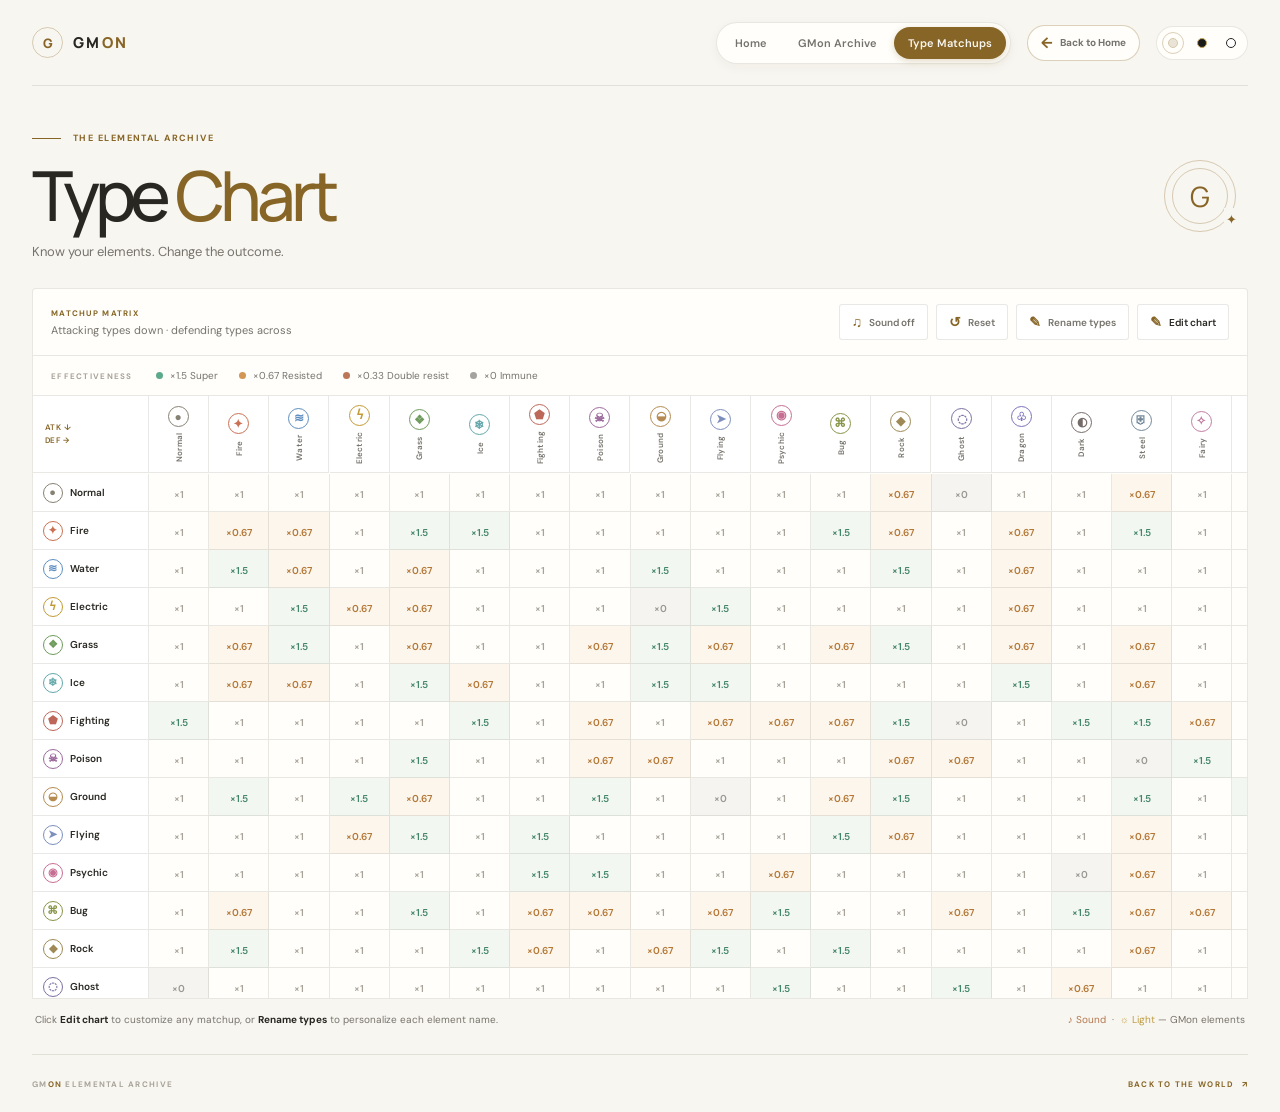
==== chart.html @ 0631fcfd "Initial commit" ====
<!doctype html>
<html lang="en" data-theme="light">
<head>
  <meta charset="utf-8">
  <meta name="viewport" content="width=device-width, initial-scale=1">
  <meta name="theme-color" content="#f8f6f0">
  <meta name="description" content="Explore and customize the GMon elemental type chart.">
  <title>Type Chart — GMon</title>
  <link rel="preconnect" href="https://fonts.googleapis.com">
  <link rel="preconnect" href="https://fonts.gstatic.com" crossorigin>
  <link href="https://fonts.googleapis.com/css2?family=DM+Sans:wght@400;500;600;700&family=Manrope:wght@400;500;600;700;800&display=swap" rel="stylesheet">
  <link rel="stylesheet" href="styles.css?v=20261107-1">
  <script src="app.js" defer></script>
  <script src="gmon-types.js" defer></script>
  <script src="chart.js" defer></script>
</head>
<body class="chart-page">
  <div class="chart-shell">
    <header class="site-header">
      <a class="wordmark" href="index.html" aria-label="GMon home">
        <span class="wordmark-icon" aria-hidden="true">G</span>
        <span>GM<span class="wordmark-accent">ON</span></span>
      </a>
      <div class="header-right">
        <nav class="site-nav" aria-label="Main navigation">
          <a class="site-nav-link" href="index.html" data-page-transition>Home</a>
          <a class="site-nav-link" href="gmon.html" data-page-transition>GMon Archive</a>
          <a class="site-nav-link is-current" href="chart.html" aria-current="page" data-page-transition>Type Matchups</a>
        </nav>
        <a class="home-return" href="index.html" data-page-transition><span aria-hidden="true">←</span> Back to Home</a>
        <div class="theme-switcher" role="group" aria-label="Choose a color theme">
          <button class="theme-button is-active" type="button" data-theme-choice="light" aria-label="Light theme" aria-pressed="true"><span class="theme-dot theme-dot-light"></span></button>
          <button class="theme-button" type="button" data-theme-choice="dark" aria-label="Dark theme" aria-pressed="false"><span class="theme-dot theme-dot-dark"></span></button>
          <button class="theme-button" type="button" data-theme-choice="alternate" aria-label="Alternate theme" aria-pressed="false"><span class="theme-dot theme-dot-alternate"></span></button>
        </div>
      </div>
    </header>

    <main>
      <section class="chart-intro" aria-labelledby="chart-title">
        <div>
          <p class="eyebrow"><span class="eyebrow-line"></span> THE ELEMENTAL ARCHIVE</p>
          <h1 id="chart-title">Type <span>Chart</span></h1>
          <p class="chart-subtitle">Know your elements. Change the outcome.</p>
        </div>
        <div class="intro-seal" aria-hidden="true"><span>G</span><i>✦</i></div>
      </section>

      <section class="chart-tools" aria-label="Chart controls">
        <div class="chart-tool-copy">
          <span class="tool-kicker">MATCHUP MATRIX</span>
          <span class="tool-hint" id="edit-hint">Attacking types down · defending types across</span>
        </div>
        <div class="chart-actions">
          <button class="action-button sound-toggle" id="sound-toggle" type="button" aria-pressed="false">
            <span class="button-icon" aria-hidden="true">♫</span><span id="sound-label">Sound off</span>
          </button>
          <button class="action-button reset-button" id="reset-chart" type="button">
            <span class="button-icon" aria-hidden="true">↺</span> Reset
          </button>
          <button class="action-button" id="rename-types" type="button">
            <span class="button-icon" aria-hidden="true">✎</span> Rename types
          </button>
          <button class="action-button edit-button" id="edit-toggle" type="button" aria-pressed="false">
            <span class="button-icon" aria-hidden="true">✎</span><span id="edit-label">Edit chart</span>
          </button>
        </div>
      </section>

      <div class="chart-legend" aria-label="Effectiveness legend">
        <span class="legend-title">EFFECTIVENESS</span>
        <span class="legend-item"><i class="legend-mark mark-super"></i> ×1.5 Super</span>
        <span class="legend-item"><i class="legend-mark mark-resist"></i> ×0.67 Resisted</span>
        <span class="legend-item"><i class="legend-mark mark-double"></i> ×0.33 Double resist</span>
        <span class="legend-item"><i class="legend-mark mark-immune"></i> ×0 Immune</span>
      </div>

      <div class="chart-scroll" tabindex="0" aria-label="Scrollable type effectiveness matrix">
        <table class="type-chart" id="type-chart">
          <caption class="sr-only">Attacking type effectiveness against defending types. Turn on Edit chart to change a cell.</caption>
          <thead id="chart-head"></thead>
          <tbody id="chart-body"></tbody>
        </table>
      </div>

      <div class="chart-footer">
        <p>Click <strong>Edit chart</strong> to customize any matchup, or <strong>Rename types</strong> to personalize each element name.</p>
        <p class="custom-types-note"><span class="sound-type-text">♪ Sound</span> &nbsp;·&nbsp; <span class="light-type-text">☼ Light</span> — GMon elements</p>
      </div>
    </main>

    <div class="type-name-modal" id="type-name-modal" hidden>
      <div class="type-name-panel" role="dialog" aria-modal="true" aria-labelledby="type-name-title">
        <div class="type-name-header">
          <div>
            <p class="tool-kicker">CUSTOM LABELS</p>
            <h2 id="type-name-title">Rename the type names</h2>
          </div>
          <button class="modal-close" id="close-type-name-modal" type="button" aria-label="Close type name editor">×</button>
        </div>
        <p class="type-name-description">Update how each element appears across the chart. Built-in gameplay logic stays the same.</p>
        <div class="type-name-grid" id="type-name-grid"></div>
        <div class="type-name-actions">
          <button class="action-button reset-button" id="restore-type-names" type="button">Reset names</button>
          <button class="action-button edit-button" id="save-type-names" type="button">Save names</button>
        </div>
      </div>
    </div>

    <footer class="site-footer">
      <span>GM<span class="wordmark-accent">ON</span> ELEMENTAL ARCHIVE</span>
      <a href="index.html">BACK TO THE WORLD <span aria-hidden="true">↗</span></a>
    </footer>
  </div>
  <div class="toast" id="toast" role="status" aria-live="polite"></div>
</body>
</html>
---- styles.css ----
:root {
  color-scheme: light;
  --page: #f8f6f0;
  --surface: #fffefa;
  --surface-raised: #ffffff;
  --surface-muted: #f1eee5;
  --text: #282722;
  --text-soft: #76736c;
  --text-faint: #a7a399;
  --gold: #876526;
  --gold-bright: #987531;
  --gold-soft: rgba(135, 101, 38, 0.12);
  --gold-line: rgba(135, 101, 38, 0.3);
  --border: rgba(49, 45, 34, 0.11);
  --shadow: 0 18px 54px rgba(48, 41, 23, 0.07);
  --hero-spot: rgba(206, 177, 108, 0.2);
}

html[data-theme="dark"] {
  color-scheme: dark;
  --page: #10100f;
  --surface: #171715;
  --surface-raised: #1d1c19;
  --surface-muted: #23221e;
  --text: #d3b970;
  --text-soft: #aa9763;
  --text-faint: #746b55;
  --gold: #d1b66b;
  --gold-bright: #ead38f;
  --gold-soft: rgba(209, 182, 107, 0.12);
  --gold-line: rgba(209, 182, 107, 0.27);
  --border: rgba(219, 194, 125, 0.13);
  --shadow: 0 18px 54px rgba(0, 0, 0, 0.24);
  --hero-spot: rgba(185, 143, 53, 0.13);
}

html[data-theme="alternate"] {
  color-scheme: light;
  --page: #fafafa;
  --surface: #ffffff;
  --surface-raised: #ffffff;
  --surface-muted: #f1f1ef;
  --text: #20201e;
  --text-soft: #64645f;
  --text-faint: #999993;
  --gold: #22221f;
  --gold-bright: #111110;
  --gold-soft: rgba(35, 35, 32, 0.07);
  --gold-line: rgba(35, 35, 32, 0.24);
  --border: rgba(32, 32, 30, 0.12);
  --shadow: 0 18px 54px rgba(20, 20, 18, 0.07);
  --hero-spot: rgba(40, 40, 37, 0.08);
}

* { box-sizing: border-box; }

body {
  margin: 0;
  background: var(--page);
  color: var(--text);
  font-family: "DM Sans", sans-serif;
  transition: background-color 240ms ease, color 240ms ease;
}

button, a { font: inherit; }
button { color: inherit; }
a { color: inherit; text-decoration: none; }
button:focus-visible, a:focus-visible, input:focus-visible, select:focus-visible, .chart-scroll:focus-visible {
  outline: 2px solid var(--gold);
  outline-offset: 4px;
}

.home-page { min-height: 100vh; }

.hero {
  min-height: 100svh;
  position: relative;
  display: grid;
  grid-template-rows: auto 1fr auto;
  overflow: hidden;
  padding: clamp(24px, 4vw, 58px) clamp(24px, 7.3vw, 112px) 25px;
  isolation: isolate;
  background:
    radial-gradient(ellipse at 75% 48%, var(--hero-spot), transparent 34%),
    var(--page);
}

.hero-grain {
  position: absolute;
  inset: 0;
  z-index: -1;
  opacity: 0.23;
  pointer-events: none;
  background-image: url("data:image/svg+xml,%3Csvg viewBox='0 0 180 180' xmlns='http://www.w3.org/2000/svg'%3E%3Cfilter id='n'%3E%3CfeTurbulence type='fractalNoise' baseFrequency='.92' numOctaves='3' stitchTiles='stitch'/%3E%3C/filter%3E%3Crect width='100%25' height='100%25' filter='url(%23n)' opacity='.16'/%3E%3C/svg%3E");
}

.hero-top, .header-right, .hero-top-right, .wordmark, .theme-switcher,
.chart-actions, .chart-tool-copy, .legend-item, .site-header, .site-footer {
  display: flex;
  align-items: center;
}

.hero-top, .site-header { justify-content: space-between; position: relative; z-index: 3; }
.hero-top-right { gap: clamp(8px, 1.5vw, 18px); }
.header-right { gap: clamp(8px, 1.4vw, 16px); }
.wordmark {
  gap: 10px;
  font-family: "Manrope", sans-serif;
  font-size: 15px;
  font-weight: 800;
  letter-spacing: 0.15em;
}
.wordmark-icon {
  display: grid;
  width: 31px;
  height: 31px;
  place-items: center;
  border: 1px solid var(--gold-line);
  border-radius: 50%;
  color: var(--gold);
  font-size: 13px;
  letter-spacing: 0;
}
.wordmark-accent { color: var(--gold); }
.edition-label, .hero-bottom, .eyebrow, .hero-footnote, .art-caption, .art-index,
.tool-kicker, .legend-title, .site-footer {
  font-size: 9px;
  font-weight: 700;
  letter-spacing: 0.16em;
}
.edition-label { color: var(--text-faint); }
.theme-switcher {
  gap: 7px;
  padding: 5px;
  border: 1px solid var(--border);
  border-radius: 30px;
  background: var(--surface);
}
.theme-button {
  width: 22px;
  height: 22px;
  padding: 0;
  border: 1px solid transparent;
  border-radius: 50%;
  background: transparent;
  cursor: pointer;
  display: grid;
  place-items: center;
}
.theme-button.is-active { border-color: var(--gold-line); }
.theme-dot { width: 10px; height: 10px; border-radius: 50%; display: block; }
.theme-dot-light { background: #e9e4d7; border: 1px solid #d5c9aa; }
.theme-dot-dark { background: #1b1b19; border: 1px solid #c5a75f; }
.theme-dot-alternate { background: #fff; border: 1px solid #252522; }
.site-nav {
  display: flex;
  align-items: center;
  gap: 3px;
  padding: 4px;
  border: 1px solid var(--border);
  border-radius: 999px;
  background: var(--surface);
  box-shadow: 0 3px 12px rgba(48, 41, 23, 0.045);
}
.site-nav-link {
  padding: 9px 14px;
  border-radius: 999px;
  color: var(--text-soft);
  font-size: 11px;
  font-weight: 600;
  white-space: nowrap;
  transition: background-color 180ms ease, color 180ms ease, box-shadow 180ms ease;
}
.site-nav-link:hover {
  background: var(--gold-soft);
  color: var(--gold);
}
.site-nav-link.is-current {
  background: var(--gold);
  color: var(--page);
  box-shadow: 0 2px 7px color-mix(in srgb, var(--gold), transparent 76%);
}
.home-return {
  display: inline-flex;
  align-items: center;
  justify-content: center;
  gap: 7px;
  min-height: 36px;
  padding: 0 13px;
  border: 1px solid var(--gold-line);
  border-radius: 999px;
  background: var(--surface);
  color: var(--text-soft);
  font-size: 10px;
  font-weight: 700;
  white-space: nowrap;
  transition: background-color 180ms ease, border-color 180ms ease, color 180ms ease, transform 180ms ease;
}
.home-return span { color: var(--gold); font-size: 15px; }
.home-return:hover {
  transform: translateY(-1px);
  border-color: var(--gold);
  background: var(--gold-soft);
  color: var(--gold);
}

.hero-content {
  position: relative;
  z-index: 2;
  align-self: center;
  max-width: 580px;
  padding: 50px 0 65px;
}
.eyebrow {
  display: flex;
  align-items: center;
  gap: 12px;
  color: var(--gold);
  margin: 0 0 27px;
}
.eyebrow-line { display: inline-block; width: 29px; height: 1px; background: var(--gold); }
.hero h1, .chart-intro h1 {
  margin: 0;
  font-family: "Manrope", sans-serif;
  font-weight: 500;
  letter-spacing: -0.075em;
  line-height: 0.99;
}
.hero h1 { font-size: clamp(58px, 7.5vw, 108px); }
.hero h1 span, .chart-intro h1 span { color: var(--gold); }
.hero-description {
  color: var(--text-soft);
  font-size: clamp(14px, 1.35vw, 17px);
  line-height: 1.8;
  margin: 25px 0 32px;
}
.hero-cta {
  display: inline-flex;
  align-items: center;
  justify-content: space-between;
  gap: 36px;
  min-width: 240px;
  padding: 15px 16px 15px 20px;
  border: 1px solid var(--gold-line);
  border-radius: 3px;
  color: var(--text);
  font-size: 12px;
  font-weight: 700;
  transition: background 180ms ease, border-color 180ms ease, transform 180ms ease;
}
.hero-cta:hover { background: var(--gold-soft); border-color: var(--gold); transform: translateY(-2px); }
.cta-arrow { color: var(--gold); font-size: 18px; font-weight: 400; }
.hero-secondary-link {
  display: inline-flex;
  gap: 8px;
  margin: 15px 0 0 20px;
  color: var(--text-soft);
  font-size: 11px;
  transition: color 160ms ease;
}
.hero-secondary-link:hover { color: var(--gold); }
.hero-secondary-link span { color: var(--gold); }
.hero-footnote {
  display: flex;
  align-items: center;
  gap: 9px;
  margin-top: 40px;
  color: var(--text-faint);
  font-size: 8px;
}
.status-pulse {
  width: 6px;
  height: 6px;
  border-radius: 50%;
  background: var(--gold);
  box-shadow: 0 0 0 4px var(--gold-soft);
}

.hero-art {
  position: absolute;
  z-index: 1;
  width: min(53vw, 690px);
  aspect-ratio: 1;
  right: max(4vw, 30px);
  top: 50%;
  transform: translateY(-48%);
}
.hero-art::before {
  content: "";
  position: absolute;
  inset: 18%;
  border-radius: 50%;
  background: radial-gradient(circle, var(--hero-spot), transparent 67%);
  filter: blur(14px);
}
.hero-art-ring {
  position: absolute;
  border: 1px solid var(--gold-line);
  border-radius: 50%;
  top: 50%;
  left: 50%;
  transform: translate(-50%, -50%);
}
.ring-back { width: 93%; height: 93%; opacity: 0.24; border-style: dashed; animation: spin 80s linear infinite; }
.ring-middle { width: 76%; height: 76%; opacity: 0.55; border-left-color: transparent; border-right-color: transparent; transform: translate(-50%, -50%) rotate(-24deg); }
.ring-front { width: 59%; height: 59%; opacity: 0.65; border-color: var(--gold-line); transform: translate(-50%, -50%) rotate(53deg) scaleY(0.42); }
.hero-sigil {
  position: absolute;
  left: 50%;
  top: 50%;
  width: 30%;
  aspect-ratio: 1;
  transform: translate(-50%, -50%);
  display: grid;
  place-items: center;
}
.hero-illustration { width: 112%; height: 112%; object-fit: contain; filter: drop-shadow(0 12px 28px var(--hero-spot)); }
.sigil-spark { position: absolute; color: var(--gold); }
.spark-one { top: 1%; right: 12%; font-size: 25px; }
.spark-two { bottom: 11%; left: -1%; font-size: 22px; }
.spark-three { bottom: 3%; right: 17%; font-size: 12px; }
.art-caption, .art-index { position: absolute; color: var(--text-faint); font-size: 8px; }
.caption-one { top: 21%; right: 1%; transform: rotate(90deg); transform-origin: right center; }
.caption-two { bottom: 23%; left: 0; transform: rotate(-90deg); transform-origin: left center; }
.art-index { top: 49%; right: -1%; writing-mode: vertical-rl; letter-spacing: 0.22em; }
.hero-orbit {
  position: absolute;
  z-index: -1;
  width: 8px;
  height: 8px;
  border: 1px solid var(--gold-line);
  border-radius: 50%;
  background: var(--page);
  box-shadow: 0 0 14px var(--hero-spot);
}
.orbit-one { top: 24%; right: 21%; }
.orbit-two { bottom: 25%; right: 39%; width: 5px; height: 5px; }
.orbit-three { top: 61%; right: 8%; width: 4px; height: 4px; }
.hero-glow {
  position: absolute;
  width: 38vw;
  height: 38vw;
  right: 15%;
  top: 30%;
  z-index: -1;
  border-radius: 50%;
  background: var(--hero-spot);
  filter: blur(110px);
}
.hero-bottom {
  position: relative;
  z-index: 3;
  display: flex;
  justify-content: space-between;
  align-items: center;
  color: var(--text-faint);
  font-size: 8px;
  letter-spacing: 0.17em;
}
.hero-bottom-mark { color: var(--text); font-family: "Manrope", sans-serif; font-size: 12px; letter-spacing: 0.15em; }
.hero-bottom-mark span { padding: 0 5px; color: var(--gold); font-size: 8px; }

.chart-shell { width: min(100% - 64px, 1480px); margin: 0 auto; }
.site-header { min-height: 86px; border-bottom: 1px solid var(--border); }
.chart-intro {
  display: flex;
  justify-content: space-between;
  align-items: center;
  padding: 46px 0 28px;
}
.chart-intro .eyebrow { margin-bottom: 17px; }
.chart-intro h1 { font-size: clamp(42px, 6vw, 69px); }
.chart-subtitle { color: var(--text-soft); font-size: 13px; margin: 14px 0 0; }
.intro-seal {
  position: relative;
  display: grid;
  place-items: center;
  width: 72px;
  height: 72px;
  margin-right: 12px;
  border: 1px solid var(--gold-line);
  border-radius: 50%;
  color: var(--gold);
  font-family: "Manrope", sans-serif;
  font-size: 28px;
}
.intro-seal::before { content: ""; position: absolute; inset: 7px; border: 1px solid var(--gold-line); border-radius: 50%; }
.intro-seal i { position: absolute; right: -4px; bottom: 1px; font-size: 13px; font-style: normal; background: var(--page); padding: 2px; }

.chart-tools {
  display: flex;
  justify-content: space-between;
  align-items: center;
  gap: 20px;
  padding: 15px 18px;
  border: 1px solid var(--border);
  border-radius: 4px 4px 0 0;
  background: var(--surface);
}
.chart-tool-copy { align-items: flex-start; flex-direction: column; gap: 5px; }
.tool-kicker { color: var(--gold); font-size: 8px; }
.tool-hint { color: var(--text-soft); font-size: 11px; }
.chart-actions { gap: 8px; }
.action-button {
  display: inline-flex;
  align-items: center;
  gap: 7px;
  min-height: 36px;
  padding: 0 12px;
  border: 1px solid var(--border);
  border-radius: 3px;
  background: var(--surface-raised);
  color: var(--text-soft);
  font-size: 10px;
  font-weight: 600;
  cursor: pointer;
  transition: border-color 150ms ease, color 150ms ease, background 150ms ease;
}
.action-button:hover { border-color: var(--gold-line); color: var(--gold); }
.action-button[aria-pressed="true"] { border-color: var(--gold-line); background: var(--gold-soft); color: var(--gold); }
.button-icon { font-size: 14px; color: var(--gold); }
.edit-button { color: var(--text); }

.type-name-modal {
  position: fixed;
  inset: 0;
  z-index: 30;
  display: grid;
  place-items: center;
  padding: 24px;
  background: rgba(10, 12, 16, 0.58);
}
.type-name-modal[hidden] { display: none; }
.type-name-panel {
  width: min(820px, 100%);
  max-height: min(80vh, 760px);
  overflow: auto;
  background: var(--page);
  border: 1px solid var(--border);
  border-radius: 12px;
  box-shadow: 0 24px 80px rgba(10, 12, 16, 0.2);
  padding: 22px 22px 18px;
}
.type-name-header {
  display: flex;
  justify-content: space-between;
  gap: 16px;
  align-items: flex-start;
  margin-bottom: 12px;
}
.type-name-header h2 {
  margin: 6px 0 0;
  font-size: clamp(24px, 3vw, 36px);
  font-family: "Manrope", sans-serif;
  line-height: 1.1;
}
.modal-close {
  width: 34px;
  height: 34px;
  border: 1px solid var(--border);
  border-radius: 999px;
  background: var(--surface);
  color: var(--text-soft);
  cursor: pointer;
  font-size: 22px;
  line-height: 1;
}
.type-name-description {
  margin: 0 0 18px;
  color: var(--text-soft);
  font-size: 12px;
}
.type-name-grid {
  display: grid;
  grid-template-columns: repeat(auto-fit, minmax(180px, 1fr));
  gap: 12px;
}
.type-name-field {
  display: flex;
  flex-direction: column;
  gap: 8px;
  padding: 10px 10px 12px;
  border: 1px solid var(--border);
  border-radius: 6px;
  background: var(--surface);
}
.type-name-label {
  display: flex;
  align-items: center;
  gap: 8px;
  color: var(--text-soft);
  font-size: 10px;
  font-weight: 700;
  letter-spacing: 0.08em;
  text-transform: uppercase;
}
.type-name-field input {
  width: 100%;
  min-height: 34px;
  border: 1px solid var(--border);
  border-radius: 4px;
  background: var(--page);
  color: var(--text);
  font: inherit;
  padding: 0 10px;
}
.type-name-field input:focus {
  outline: 2px solid rgba(196, 168, 109, 0.25);
  border-color: var(--gold-line);
}
.type-name-actions {
  display: flex;
  justify-content: flex-end;
  gap: 10px;
  margin-top: 18px;
}

.chart-legend {
  display: flex;
  flex-wrap: wrap;
  align-items: center;
  gap: 14px 21px;
  padding: 13px 18px;
  border: 1px solid var(--border);
  border-top: 0;
  background: var(--surface);
}
.legend-title { color: var(--text-faint); font-size: 8px; margin-right: 2px; }
.legend-item { gap: 7px; color: var(--text-soft); font-size: 10px; }
.legend-mark { width: 7px; height: 7px; border-radius: 50%; display: inline-block; }
.mark-super { background: #5da98b; }
.mark-resist { background: #d39654; }
.mark-double { background: #bd7657; }
.mark-immune { background: #a5a3a0; }

.chart-scroll {
  overflow: auto;
  max-height: min(67vh, 710px);
  border: 1px solid var(--border);
  border-top: 0;
  background: var(--surface);
  scrollbar-color: var(--gold-line) var(--surface-muted);
  scrollbar-width: thin;
}
.type-chart { width: 100%; min-width: 1320px; border-collapse: separate; border-spacing: 0; table-layout: fixed; }
.type-chart th, .type-chart td { border-right: 1px solid var(--border); border-bottom: 1px solid var(--border); }
.type-chart thead th {
  position: sticky;
  top: 0;
  z-index: 2;
  height: 76px;
  background: var(--surface-raised);
  color: var(--text-soft);
  font-size: 9px;
  font-weight: 600;
}
.type-chart thead th:not(.corner-cell) { width: 56px; }
.corner-cell {
  position: sticky;
  left: 0;
  z-index: 4 !important;
  width: 108px;
  min-width: 108px;
  text-align: left;
  padding-left: 12px;
  color: var(--gold) !important;
  font-size: 8px !important;
  letter-spacing: 0.08em;
}
.corner-label { display: inline-block; line-height: 1.7; }
.column-type { padding: 8px 2px; }
.column-type > span:last-child {
  display: block;
  writing-mode: vertical-rl;
  transform: rotate(180deg);
  margin: 6px auto 0;
  font-size: 8px;
  letter-spacing: 0.02em;
}
.type-symbol {
  display: inline-grid;
  place-items: center;
  flex: 0 0 auto;
  width: 20px;
  height: 20px;
  border: 1px solid currentColor;
  border-radius: 50%;
  font-size: 11px;
  line-height: 1;
}
.column-type .type-symbol { width: 21px; height: 21px; margin: 0 auto; font-size: 12px; }
.row-type {
  position: sticky;
  left: 0;
  z-index: 1;
  width: 108px;
  min-width: 108px;
  padding: 0 10px;
  background: var(--surface-raised);
  text-align: left;
  font-size: 10px;
  font-weight: 600;
  white-space: nowrap;
}
.row-type .type-symbol { margin-right: 7px; vertical-align: middle; }
.matchup-cell {
  width: 56px;
  height: 38px;
  padding: 3px;
  text-align: center;
  transition: background-color 160ms ease;
}
.matchup-value { display: inline-block; min-width: 33px; color: var(--text-faint); font-size: 10px; font-weight: 600; }
.effect-super .matchup-value { color: #43856a; }
.effect-resisted .matchup-value { color: #b47736; }
.effect-double .matchup-value { color: #a75e42; }
.effect-immune .matchup-value { color: #999791; }
.effect-super { background: rgba(83, 161, 125, 0.07); }
.effect-resisted { background: rgba(208, 153, 77, 0.08); }
.effect-double { background: rgba(185, 110, 75, 0.11); }
.effect-immune { background: rgba(130, 130, 126, 0.08); }
.matchup-edit {
  min-width: 38px;
  min-height: 27px;
  border: 1px solid transparent;
  border-radius: 3px;
  background: transparent;
  color: var(--text-faint);
  font-size: 10px;
  font-weight: 700;
  cursor: pointer;
}
.matchup-edit:hover, .matchup-edit:focus-visible { border-color: var(--gold-line); background: var(--surface-raised); color: var(--gold); }
.matchup-select {
  width: 52px;
  min-height: 28px;
  padding: 0 2px;
  border: 1px solid var(--gold-line);
  border-radius: 3px;
  background: var(--surface-raised);
  color: var(--text);
  font-size: 10px;
}
.type-normal { color: #878174; }
.type-fire { color: #ca7153; }
.type-water { color: #5e8ec0; }
.type-electric { color: #c39b35; }
.type-grass { color: #6f9c5d; }
.type-ice { color: #63a8aa; }
.type-fighting { color: #bc6758; }
.type-poison { color: #9c6a9c; }
.type-ground { color: #b58b51; }
.type-flying { color: #7e8fbe; }
.type-psychic { color: #c76e93; }
.type-bug { color: #879548; }
.type-rock { color: #9e8957; }
.type-ghost { color: #7c70a1; }
.type-dragon { color: #7d72bd; }
.type-dark { color: #756c69; }
.type-steel { color: #73889a; }
.type-fairy { color: #bf7ea0; }
.type-sound { color: #b2774e; }
.type-light { color: #bc9b41; }
.chart-footer {
  display: flex;
  justify-content: space-between;
  gap: 15px;
  padding: 14px 3px 28px;
  color: var(--text-soft);
  font-size: 10px;
}
.chart-footer p { margin: 0; }
.chart-footer strong { color: var(--text); }
.sound-type-text { color: #b2774e; }
.light-type-text { color: #bc9b41; }
.site-footer {
  min-height: 58px;
  justify-content: space-between;
  border-top: 1px solid var(--border);
  color: var(--text-faint);
  font-size: 8px;
}
.site-footer a { color: var(--gold); }
.site-footer a span { padding-left: 4px; }
.toast {
  position: fixed;
  z-index: 10;
  right: 24px;
  bottom: 22px;
  max-width: calc(100vw - 48px);
  padding: 12px 16px;
  border: 1px solid var(--gold-line);
  border-radius: 4px;
  background: var(--surface-raised);
  color: var(--text);
  box-shadow: var(--shadow);
  font-size: 11px;
  opacity: 0;
  pointer-events: none;
  transform: translateY(8px);
  transition: opacity 180ms ease, transform 180ms ease;
}
.toast.is-visible { opacity: 1; transform: translateY(0); }
.sr-only {
  position: absolute;
  width: 1px;
  height: 1px;
  padding: 0;
  margin: -1px;
  overflow: hidden;
  clip: rect(0, 0, 0, 0);
  white-space: nowrap;
  border: 0;
}

.gmon-shell { width: min(100% - 64px, 1480px); margin: 0 auto; }
.gmon-intro {
  display: flex;
  justify-content: space-between;
  align-items: flex-end;
  padding: 46px 0 26px;
}
.gmon-welcome {
  display: grid;
  grid-template-columns: minmax(0, 1.15fr) minmax(220px, 0.85fr);
  align-items: center;
  gap: clamp(24px, 5vw, 72px);
  min-height: 0;
  padding: clamp(28px, 4vw, 48px) 0;
  border-bottom: 1px solid var(--border);
}
.archive-welcome-copy { max-width: 760px; }
.gmon-welcome .eyebrow { margin-bottom: 18px; }
.gmon-welcome h1 { max-width: 780px; font-size: clamp(48px, 6.2vw, 82px); line-height: 1.03; }
.gmon-welcome .gmon-subtitle { max-width: 520px; margin: 16px 0 25px; font-size: clamp(14px, 1.4vw, 17px); line-height: 1.7; }
.archive-hero-art { display: grid; min-width: 0; min-height: 230px; margin: 0; place-items: center; }
.archive-hero-art img { display: block; width: min(100%, 350px); max-height: 300px; object-fit: contain; filter: drop-shadow(0 18px 34px var(--hero-spot)); }
.gmon-intro .eyebrow { margin-bottom: 15px; }
.gmon-intro h1 {
  margin: 0;
  font-family: "Manrope", sans-serif;
  font-size: clamp(38px, 5vw, 61px);
  font-weight: 500;
  letter-spacing: -0.07em;
  line-height: 1;
}
.gmon-intro h1 span { color: var(--gold); }
.gmon-subtitle { margin: 13px 0 0; color: var(--text-soft); font-size: 13px; }
.archive-count { display: flex; align-items: center; gap: 12px; color: var(--text-faint); font-size: 8px; font-weight: 700; letter-spacing: 0.14em; line-height: 1.7; }
.archive-count strong { color: var(--gold); font-family: "Manrope", sans-serif; font-size: 35px; font-weight: 500; letter-spacing: -0.06em; }
.archive-tools { padding: 16px 0 0; }
.library-heading { display: flex; justify-content: space-between; align-items: flex-end; margin-bottom: 17px; }
.library-heading .tool-kicker { margin: 0 0 7px; }
.library-heading h2 { margin: 0; font-family: "Manrope", sans-serif; font-size: 22px; font-weight: 600; letter-spacing: -0.04em; }
.library-hint { color: var(--text-faint); font-size: 8px; font-weight: 700; letter-spacing: 0.13em; }
.type-normal { --card-color: #8a857a; }
.type-fire { --card-color: #bd7657; }
.type-water { --card-color: #638da5; }
.type-electric { --card-color: #ad913c; }
.type-grass { --card-color: #6f906d; }
.type-ice { --card-color: #76a3aa; }
.type-fighting { --card-color: #a56d60; }
.type-poison { --card-color: #96779b; }
.type-ground { --card-color: #9c815b; }
.type-flying { --card-color: #7d8fa8; }
.type-psychic { --card-color: #ad718d; }
.type-bug { --card-color: #84904f; }
.type-rock { --card-color: #8d8068; }
.type-ghost { --card-color: #827d9f; }
.type-dragon { --card-color: #8c6e9a; }
.type-dark { --card-color: #77716d; }
.type-steel { --card-color: #7b8b94; }
.type-fairy { --card-color: #b57c96; }
.type-sound { --card-color: #b2774e; }
.type-light { --card-color: #bc9b41; }

.first-gmon { padding: 18px 0 32px; scroll-margin-top: 24px; }
.archive-filter-bar {
  display: flex;
  justify-content: space-between;
  align-items: flex-end;
  gap: 18px;
  margin-top: 16px;
  padding: 14px 16px;
  border: 1px solid var(--border);
  border-radius: 8px;
  background: var(--surface);
  box-shadow: 0 4px 16px rgba(48, 41, 23, 0.035);
}
.archive-filter-intro .tool-kicker { margin: 0 0 6px; }
.archive-filter-intro p:last-child { margin: 0; color: var(--text-soft); font-size: 11px; }
.archive-browser-controls { display: flex; align-items: center; justify-content: flex-end; gap: 8px; }
.archive-search {
  width: min(220px, 21vw);
  min-width: 150px;
  height: 40px;
  padding: 0 12px;
  border: 1px solid var(--border);
  border-radius: 999px;
  background: var(--surface);
  color: var(--text);
  font: inherit;
  font-size: 10px;
  transition: border-color 160ms ease, box-shadow 160ms ease;
}
.archive-search::placeholder { color: var(--text-faint); opacity: 1; }
.archive-search:hover { border-color: var(--gold-line); }
.archive-search:focus { outline: 2px solid var(--gold-soft); outline-offset: 2px; border-color: var(--gold-line); }
.type-filter { position: relative; }
.filter-toggle {
  display: inline-flex;
  align-items: center;
  justify-content: center;
  gap: 7px;
  min-height: 40px;
  padding: 0 15px;
  border: 1px solid var(--border);
  border-radius: 999px;
  background: var(--surface);
  color: var(--text-soft);
  font-size: 10px;
  font-weight: 700;
  cursor: pointer;
  transition: background-color 160ms ease, border-color 160ms ease, color 160ms ease, box-shadow 160ms ease;
}
.filter-toggle:hover, .filter-toggle[aria-expanded="true"] {
  border-color: var(--gold-line);
  background: var(--gold-soft);
  color: var(--gold);
  box-shadow: 0 3px 10px color-mix(in srgb, var(--gold), transparent 90%);
}
.filter-selected-count {
  display: inline-grid;
  min-width: 18px;
  height: 18px;
  place-items: center;
  padding: 0 5px;
  border-radius: 999px;
  background: var(--gold-soft);
  color: var(--gold);
  font-size: 9px;
  line-height: 1;
}
.filter-selected-count:empty { display: none; }
.filter-chevron { font-size: 15px; transition: transform 160ms ease; }
.filter-toggle[aria-expanded="true"] .filter-chevron { transform: rotate(180deg); }
.type-filter-popover {
  position: absolute;
  z-index: 8;
  top: calc(100% + 8px);
  right: 0;
  width: min(380px, calc(100vw - 48px));
  max-height: min(60vh, 430px);
  overflow: auto;
  padding: 16px;
  border: 1px solid var(--border);
  border-radius: 10px;
  background: var(--surface-raised);
  box-shadow: var(--shadow);
}
.type-filter-popover[hidden] { display: none; }
.type-filter-popover > .tool-kicker { margin: 0 0 12px; }
.type-filter-options { display: grid; grid-template-columns: repeat(2, minmax(0, 1fr)); gap: 5px; }
.type-filter-option {
  display: flex;
  align-items: center;
  gap: 8px;
  min-width: 0;
  padding: 7px 6px;
  border: 1px solid transparent;
  border-radius: 6px;
  color: var(--text-soft);
  font-size: 10px;
  cursor: pointer;
  transition: background-color 140ms ease, border-color 140ms ease, color 140ms ease;
}
.type-filter-option:hover { background: var(--gold-soft); }
.type-filter-option:has(input:checked) {
  border-color: var(--gold-line);
  background: var(--gold-soft);
  color: var(--gold);
}
.type-filter-option:focus-within { outline: 2px solid var(--gold-line); outline-offset: 1px; }
.type-filter-option input { width: 14px; height: 14px; flex: 0 0 auto; margin: 0; accent-color: var(--gold); }
.type-filter-option .type-symbol { width: 19px; height: 19px; font-size: 10px; }
.filter-clear {
  display: block;
  margin: 12px 0 0 auto;
  padding: 6px 0;
  border: 0;
  background: transparent;
  color: var(--gold);
  font-size: 10px;
  font-weight: 700;
  cursor: pointer;
}
.archive-result-count { color: var(--text-faint); font-size: 9px; white-space: nowrap; }
.evolution-line { display: flex; flex-wrap: wrap; align-items: stretch; justify-content: center; gap: 16px; }
.evolution-card {
  --stat-color: #b57c96;
  display: flex;
  flex: 0 1 calc((100% - 32px) / 3);
  min-width: 0;
  flex-direction: column;
  border: 1px solid var(--border);
  background: var(--surface);
  transition: border-color 200ms ease, box-shadow 200ms ease;
}
.evolution-card:hover { border-color: var(--gold-line); box-shadow: var(--shadow); }
.evolution-card[hidden] { display: none; }
.evolution-art {
  display: block;
  width: 100%;
  aspect-ratio: 16 / 9;
  object-fit: contain;
  background: var(--surface-muted);
  transition: transform 450ms cubic-bezier(0.2, 0.75, 0.25, 1);
}
.evolution-art-cutout { padding: 18px; }
.evolution-card:hover .evolution-art { transform: scale(1.035); }
.evolution-details { display: flex; flex: 1; flex-direction: column; align-items: flex-start; padding: 20px; }
.evolution-stage { margin: 0 0 8px; color: var(--gold); font-size: 8px; font-weight: 700; letter-spacing: 0.13em; }
.evolution-details h3 { margin: 0; font-family: "Manrope", sans-serif; font-size: 30px; font-weight: 600; letter-spacing: -0.06em; }
.evolution-types { display: flex; flex-wrap: wrap; gap: 7px; margin: 9px 0 14px; font-size: 10px; font-weight: 700; }
.evolution-type-chip { display: inline-flex; align-items: center; gap: 6px; padding: 5px 9px; border: 1px solid color-mix(in srgb, currentColor, transparent 63%); border-radius: 999px; background: color-mix(in srgb, currentColor, transparent 92%); }
.evolution-type-chip > span { font-size: 12px; }
.evolution-teaser { flex: 1; margin: 0 0 20px; color: var(--text-soft); font-size: 11px; line-height: 1.75; }
.dex-card-link { display: inline-flex; align-items: center; justify-content: space-between; gap: 18px; width: 100%; min-height: 39px; margin-top: auto; padding: 0 12px; border: 1px solid var(--gold-line); color: var(--text); font-size: 10px; font-weight: 700; transition: background 160ms ease, border-color 160ms ease; }
.dex-card-link:hover { border-color: var(--gold); background: var(--gold-soft); }
.dex-card-link span { color: var(--gold); font-size: 15px; }
.archive-empty { margin: 0; padding: 24px; border: 1px dashed var(--border); color: var(--text-soft); font-size: 12px; text-align: center; }
.type-stats {
  margin: 18px 0 0;
  border: 1px solid var(--border);
  background: var(--surface);
}
.type-stats summary {
  padding: 15px 18px;
  color: var(--text);
  font-family: "Manrope", sans-serif;
  font-size: 13px;
  font-weight: 700;
  cursor: pointer;
}
.type-stats-description { margin: 0 18px 13px; color: var(--text-soft); font-size: 10px; }
.type-stats-grid { display: grid; grid-template-columns: repeat(auto-fit, minmax(170px, 1fr)); gap: 8px; padding: 0 18px 18px; }
.type-stat-card { display: grid; grid-template-columns: 22px minmax(0, 1fr) auto; align-items: center; gap: 8px; min-height: 42px; padding: 6px 9px; border: 1px solid var(--border); background: var(--surface-raised); }
.type-stat-card .type-symbol { width: 20px; height: 20px; font-size: 11px; }
.type-stat-name { overflow: hidden; color: var(--text-soft); font-size: 10px; text-overflow: ellipsis; white-space: nowrap; }
.type-stat-card strong { color: var(--gold); font-family: "Manrope", sans-serif; font-size: 16px; font-weight: 600; }
.dex-shell { width: min(100% - 64px, 1280px); margin: 0 auto; }
.dex-intro { display: flex; justify-content: space-between; align-items: flex-end; gap: 24px; padding: 46px 0 28px; }
.dex-intro .eyebrow { margin-bottom: 17px; }
.dex-intro h1 { margin: 0; font-family: "Manrope", sans-serif; font-size: clamp(42px, 6vw, 69px); font-weight: 500; letter-spacing: -0.075em; line-height: 1; }
.dex-intro h1 span { color: var(--gold); }
.dex-subtitle { margin: 14px 0 0; color: var(--text-soft); font-size: 13px; }
.dex-classification { padding: 9px 12px; border: 1px solid var(--gold-line); color: var(--gold); font-size: 8px; font-weight: 700; letter-spacing: 0.12em; white-space: nowrap; }
.dex-classification .classification-separator { padding: 0 6px; color: var(--text-faint); }
.dex-profile {
  --stat-color: #79aabd;
  display: grid;
  grid-template-columns: minmax(0, 0.92fr) minmax(0, 1.08fr);
  align-items: start;
  gap: clamp(24px, 4vw, 58px);
  padding: clamp(16px, 2.5vw, 30px);
  border: 1px solid var(--border);
  background:
    radial-gradient(ellipse at 17% 15%, color-mix(in srgb, var(--stat-color), transparent 91%), transparent 48%),
    var(--surface);
  animation: profile-reveal 600ms cubic-bezier(0.2, 0.75, 0.25, 1) both;
}
.dex-profile[hidden] { display: none; }
.dex-profile[data-stage="lumidrake"] { --stat-color: #6999b6; }
.dex-profile[data-stage="stellagon"] { --stat-color: #8d78ba; }
.dex-profile[data-stage="purrvolt"],
.dex-profile[data-stage="purrserg"],
.dex-profile[data-stage="roarserg"] { --stat-color: #d99432; }
.dex-profile[data-stage="paddlet"],
.dex-profile[data-stage="platasteel"] { --stat-color: #69aeb5; }
.dex-profile[data-stage="cloakwing"],
.dex-profile[data-stage="noctisaur"] { --stat-color: #8b718f; }
.dex-art-frame { position: sticky; top: 24px; min-width: 0; margin: 0; overflow: hidden; border: 1px solid var(--border); background: var(--surface-muted); }
.dex-art-frame::before { position: absolute; inset: 12%; border-radius: 50%; background: var(--stat-color); content: ""; opacity: 0.09; filter: blur(42px); }
.dex-art { position: relative; display: block; width: 100%; aspect-ratio: 1.05; object-fit: contain; animation: art-reveal 850ms cubic-bezier(0.16, 1, 0.3, 1) both; }
.dex-art-cutout { padding: 30px; background: transparent; }
.dex-art-caption { position: relative; display: flex; justify-content: space-between; padding: 12px 15px; border-top: 1px solid var(--border); color: var(--text-faint); font-size: 8px; font-weight: 700; letter-spacing: 0.13em; }
.dex-copy { min-width: 0; }
.dex-copy > .evolution-stage { margin-top: 4px; }
.dex-copy h2 { margin: 0; font-family: "Manrope", sans-serif; font-size: clamp(42px, 5.5vw, 70px); font-weight: 500; letter-spacing: -0.075em; line-height: 1; }
.dex-copy .evolution-types { margin: 14px 0 23px; }
.dex-section-title { margin: 0 0 8px; color: var(--text-faint); font-size: 9px; font-weight: 700; letter-spacing: 0.13em; text-transform: uppercase; }
.dex-entry { margin: 0; color: var(--text-soft); font-size: 12px; line-height: 1.85; }
.dex-entry + .dex-entry { margin-top: 10px; }
.dex-measurements { display: grid; grid-template-columns: repeat(2, minmax(0, 1fr)); gap: 8px; margin: 18px 0 0; }
.dex-measurements div { padding: 10px; border: 1px solid var(--border); background: var(--surface); }
.dex-measurements dt { color: var(--text-faint); font-size: 7px; font-weight: 700; letter-spacing: 0.08em; }
.dex-measurements dd { margin: 5px 0 0; color: var(--text); font-size: 12px; font-weight: 700; }
.dex-abilities { display: grid; grid-template-columns: repeat(3, minmax(0, 1fr)); gap: 8px; margin: 20px 0; }
.dex-abilities div { display: flex; min-height: 58px; flex-direction: column; justify-content: center; gap: 6px; padding: 9px 10px; border: 1px solid var(--border); background: var(--surface); }
.dex-abilities span { color: var(--text-faint); font-size: 7px; font-weight: 700; letter-spacing: 0.08em; }
.dex-abilities strong { color: var(--text); font-size: 10px; }
.dex-stat-panel { margin: 0 0 9px; padding: 10px 12px 8px; }
.dex-stat-panel .stat-radar { max-width: 300px; }
.dex-copy .stat-list { grid-template-columns: repeat(3, minmax(0, 1fr)); }
.evolution-timeline { margin: 28px 0 42px; padding: 20px; border: 1px solid var(--border); background: var(--surface); }
.timeline-heading { display: flex; justify-content: space-between; align-items: flex-end; gap: 14px; margin-bottom: 16px; }
.timeline-heading .tool-kicker { margin: 0 0 6px; }
.timeline-heading h2 { margin: 0; font-family: "Manrope", sans-serif; font-size: 21px; font-weight: 600; letter-spacing: -0.04em; }
.evolution-timeline ol { position: relative; display: grid; grid-template-columns: repeat(3, minmax(0, 1fr)); gap: 12px; margin: 0; padding: 0; list-style: none; }
.evolution-timeline ol::before { position: absolute; top: 18px; right: 12%; left: 12%; height: 1px; background: var(--border); content: ""; }
.evolution-timeline[data-evolution-line="paddlet"] ol,
.evolution-timeline[data-evolution-line="noxling"] ol { grid-template-columns: repeat(2, minmax(0, 1fr)); }
.evolution-timeline li { position: relative; min-width: 0; }
.evolution-timeline a { position: relative; display: flex; min-height: 78px; flex-direction: column; justify-content: center; gap: 4px; padding: 10px 12px 10px 44px; border: 1px solid var(--border); background: var(--surface); transition: border-color 180ms ease, background 180ms ease; }
.evolution-timeline a:hover { border-color: var(--gold-line); }
.evolution-timeline a[aria-current="step"] { border-color: var(--stat-color); background: color-mix(in srgb, var(--stat-color), var(--surface) 94%); }
.timeline-index { position: absolute; top: 50%; left: 12px; display: grid; width: 23px; height: 23px; place-items: center; border: 1px solid var(--gold-line); border-radius: 50%; background: var(--surface); color: var(--gold); font-size: 8px; font-weight: 700; transform: translateY(-50%); }
.timeline-name { color: var(--text); font-family: "Manrope", sans-serif; font-size: 13px; font-weight: 700; }
.timeline-type { color: var(--text-faint); font-size: 7px; font-weight: 700; letter-spacing: 0.09em; }
.dex-artwork { max-width: 711px; margin: 0 auto 42px; padding: 20px; border: 1px solid var(--border); background: var(--surface); }
.dex-artwork[hidden] { display: none; }
.dex-artwork .timeline-heading { margin-bottom: 16px; }
.dex-artwork-figure { margin: 0; overflow: hidden; border: 1px solid var(--border); background: var(--surface-muted); }
.dex-artwork-figure img { display: block; width: 100%; height: auto; }
.dex-artwork-views { display: grid; grid-template-columns: minmax(0, 1fr) minmax(0, 1fr); align-items: center; }
.dex-artwork-view { min-width: 0; text-align: center; }
.dex-artwork-view img { width: 100%; object-fit: contain; }
.dex-artwork-view span { display: block; padding: 6px 8px 9px; color: var(--text-faint); font-size: 8px; font-weight: 700; letter-spacing: 0.12em; }
.evolution-abilities { margin: 16px 0; color: var(--text-soft); font-size: 10px; line-height: 1.8; }
.evolution-abilities strong { display: block; color: var(--text); font-size: 9px; letter-spacing: 0.08em; text-transform: uppercase; }
.evolution-abilities span { display: block; color: var(--text-faint); }
.stat-chart-panel { margin: 4px 0 12px; padding: 11px 12px 9px; border: 1px solid var(--border); background: var(--surface-muted); }
.stat-chart-heading { display: flex; justify-content: space-between; color: var(--text-faint); font-size: 8px; font-weight: 700; letter-spacing: 0.12em; }
.stat-chart-heading strong { color: var(--text-soft); }
.stat-radar { display: block; width: 100%; max-width: 290px; height: auto; margin: 0 auto; overflow: visible; }
.stat-grid { fill: none; stroke: var(--border); stroke-width: 1; }
.stat-axis { stroke: var(--border); stroke-width: 1; }
.stat-axis-label { fill: var(--text-soft); font-family: "DM Sans", sans-serif; font-size: 9px; font-weight: 600; }
.stat-shape { fill: color-mix(in srgb, var(--stat-color, #b57c96), transparent 78%); stroke: var(--stat-color, #b57c96); stroke-linejoin: round; stroke-width: 2; }
.stat-point { fill: var(--surface); stroke: var(--stat-color, #b57c96); stroke-width: 2; transition: r 150ms ease, fill 150ms ease; }
.stat-point.is-active { r: 5; fill: var(--stat-color, #b57c96); }
.stat-readout { display: flex; justify-content: space-between; align-items: center; margin: 0; padding-top: 8px; border-top: 1px solid var(--border); color: var(--text-soft); font-size: 9px; }
.stat-readout strong { color: var(--text); font-size: 9px; letter-spacing: 0.1em; }
.stat-readout span { color: var(--stat-color, #b57c96); font-family: "Manrope", sans-serif; font-size: 16px; font-weight: 800; }
.stat-list { display: grid; grid-template-columns: repeat(3, minmax(0, 1fr)); gap: 6px; margin: 0; }
.stat-list div { padding: 8px 7px; background: var(--surface-muted); }
.stat-list dt { color: var(--text-faint); font-size: 7px; font-weight: 700; letter-spacing: 0.06em; text-transform: uppercase; }
.stat-list dd { margin: 3px 0 0; }
.stat-select { width: 100%; min-height: 24px; padding: 0; border: 0; background: transparent; color: var(--text); font-family: "Manrope", sans-serif; font-size: 14px; font-weight: 700; text-align: left; cursor: pointer; }
.stat-select:hover, .stat-select.is-active { color: var(--stat-color, #b57c96); }
.stat-total { grid-column: 1 / -1; display: flex; justify-content: space-between; align-items: center; }
.stat-total dd { margin: 0; }
.stat-list .stat-total { background: var(--gold-soft); }
.stat-total dt, .stat-total dd { color: var(--gold); }

@keyframes spin { to { transform: translate(-50%, -50%) rotate(360deg); } }
@keyframes profile-reveal { from { transform: translateY(16px); } to { transform: translateY(0); } }
@keyframes art-reveal { from { transform: scale(0.94) translateY(8px); } to { transform: scale(1) translateY(0); } }
.gmon-page, .dex-page { transition: opacity 160ms ease, transform 160ms ease; }
.gmon-page.is-transitioning-out, .dex-page.is-transitioning-out { opacity: 0; transform: translateY(8px); }
body[data-stage="wyrmlit"] .evolution-timeline { --stat-color: #79aabd; }
body[data-stage="lumidrake"] .evolution-timeline { --stat-color: #6999b6; }
body[data-stage="stellagon"] .evolution-timeline { --stat-color: #8d78ba; }
body[data-stage="paddlet"] .evolution-timeline,
body[data-stage="platasteel"] .evolution-timeline { --stat-color: #69aeb5; }

@media (max-width: 760px) {
  .hero { padding: 23px 24px 20px; }
  .hero-top-right { gap: 15px; }
  .edition-label { display: none; }
  .hero-content { padding: 45px 0 74px; }
  .hero h1 { font-size: clamp(58px, 13vw, 88px); }
  .hero-art { width: min(78vw, 510px); right: -21vw; top: 48%; opacity: 0.38; }
  .hero-content { max-width: 530px; }
  .hero-bottom { font-size: 7px; }
  .hero-bottom > span:first-child { max-width: 95px; line-height: 1.7; }
  .hero-bottom > span:last-child { max-width: 110px; text-align: right; line-height: 1.7; }
  .chart-shell { width: calc(100% - 32px); }
  .site-header { min-height: 72px; }
  .header-right { gap: 14px; }
  .chart-intro { padding: 36px 0 23px; }
  .intro-seal { width: 55px; height: 55px; font-size: 22px; }
  .chart-tools { align-items: flex-start; flex-direction: column; padding: 13px; }
  .chart-actions { width: 100%; gap: 6px; }
  .action-button { flex: 1; justify-content: center; padding: 0 6px; font-size: 9px; }
  .chart-legend { gap: 12px 14px; padding: 12px; }
  .legend-title { width: 100%; }
  .chart-scroll { max-height: 65vh; }
  .chart-footer { flex-direction: column; line-height: 1.6; }
  .gmon-shell { width: calc(100% - 32px); }
  .gmon-intro { padding: 36px 0 23px; }
  .gmon-welcome { grid-template-columns: minmax(0, 1fr) minmax(160px, 0.7fr); gap: 18px; }
  .gmon-welcome h1 { font-size: clamp(42px, 6vw, 58px); }
  .archive-hero-art { min-height: 200px; }
  .archive-hero-art img { max-height: 250px; }
  .evolution-line { flex-direction: column; align-items: stretch; }
  .evolution-line .evolution-card { flex-basis: auto; width: 100%; margin-top: 0; }
  .evolution-card { display: grid; grid-template-columns: minmax(210px, 0.85fr) minmax(0, 1.15fr); min-height: 220px; align-items: stretch; }
  .evolution-art { height: 100%; aspect-ratio: auto; }
  .dex-shell { width: calc(100% - 32px); }
  .dex-intro { padding: 36px 0 23px; }
  .dex-profile { grid-template-columns: 1fr; gap: 24px; }
  .dex-art-frame { position: relative; top: auto; width: min(100%, 560px); margin: 0 auto; }
  .dex-art { aspect-ratio: 1.35; }
  .dex-copy { width: 100%; }
}

@media (max-width: 420px) {
  .hero-top { align-items: flex-start; }
  .hero-top-right { padding-top: 3px; }
  .wordmark { font-size: 13px; }
  .theme-switcher { gap: 3px; padding: 4px; }
  .theme-button { width: 20px; height: 20px; }
  .hero-content { padding-top: 32px; }
  .hero h1 { font-size: 56px; }
  .hero-description { font-size: 13px; }
  .desktop-break { display: none; }
  .hero-footnote { font-size: 7px; letter-spacing: 0.12em; }
  .chart-shell { width: calc(100% - 24px); }
  .chart-intro .eyebrow { font-size: 8px; }
  .chart-intro h1 { font-size: 45px; }
  .chart-subtitle { font-size: 11px; }
  .intro-seal { display: none; }
  .header-right { gap: 10px; }
  .site-footer { font-size: 7px; letter-spacing: 0.1em; }
  .gmon-shell { width: calc(100% - 24px); }
  .dex-shell { width: calc(100% - 24px); }
  .gmon-intro h1 { font-size: 39px; }
  .dex-intro h1 { font-size: 39px; }
  .gmon-subtitle { max-width: 245px; font-size: 11px; line-height: 1.6; }
  .dex-subtitle { font-size: 11px; }
  .archive-count { gap: 7px; font-size: 6px; }
  .archive-count strong { font-size: 28px; }
  .library-heading h2 { font-size: 19px; }
  .library-hint { max-width: 90px; text-align: right; line-height: 1.6; }
  .first-gmon { padding-bottom: 30px; }
  .evolution-card { grid-template-columns: minmax(105px, 0.8fr) minmax(0, 1.2fr); min-height: 190px; }
  .evolution-details { padding: 13px; }
  .evolution-details h3 { font-size: 24px; }
  .evolution-stage { font-size: 7px; letter-spacing: 0.08em; }
  .evolution-types { gap: 4px; margin: 7px 0 10px; }
  .evolution-type-chip { gap: 4px; padding: 4px 6px; font-size: 9px; }
  .evolution-teaser { margin-bottom: 12px; font-size: 10px; }
  .dex-intro { align-items: flex-start; }
  .dex-classification { align-self: flex-end; padding: 7px; font-size: 6px; }
  .dex-profile { padding: 12px; }
  .dex-copy h2 { font-size: 48px; }
  .dex-entry { font-size: 11px; }
  .dex-abilities { gap: 5px; margin: 16px 0; }
  .dex-abilities div { padding: 8px 6px; }
  .dex-abilities strong { font-size: 9px; }
  .evolution-timeline { padding: 14px; }
  .evolution-timeline ol { gap: 6px; }
  .evolution-timeline a { min-height: 72px; padding: 9px 5px 9px 33px; }
  .timeline-index { left: 6px; width: 20px; height: 20px; }
  .timeline-name { font-size: 11px; }
  .timeline-type { font-size: 6px; letter-spacing: 0.03em; }
}

@media (max-width: 760px) {
  .hero-top { flex-wrap: wrap; gap: 14px; }
  .hero-top-right { display: grid; width: 100%; grid-template-columns: minmax(0, 1fr) auto; gap: 10px; }
  .hero-top-right .site-nav { grid-column: 1 / -1; justify-content: space-between; }
  .edition-label { display: none; }
  .site-header { min-height: 0; flex-wrap: wrap; gap: 10px; padding: 14px 0; }
  .header-right { display: grid; width: 100%; grid-template-columns: minmax(0, 1fr) auto; gap: 9px; }
  .header-right .site-nav { grid-column: 1 / -1; justify-content: space-between; }
  .header-right .home-return { justify-self: end; }
  .site-nav-link { flex: 1; padding: 8px 9px; text-align: center; }
  .archive-filter-bar { align-items: flex-start; flex-direction: column; }
  .archive-browser-controls { width: 100%; justify-content: flex-start; flex-wrap: wrap; }
  .archive-search { flex: 1 1 180px; width: auto; min-width: 0; }
  .archive-result-count { flex-basis: 100%; }
}

@media (max-width: 420px) {
  .site-nav-link { padding: 8px 6px; font-size: 9px; }
  .home-return { min-height: 34px; padding: 0 10px; font-size: 9px; }
  .gmon-welcome { grid-template-columns: minmax(0, 1fr) minmax(94px, 0.45fr); gap: 5px; padding: 28px 0 20px; }
  .gmon-welcome h1 { font-size: clamp(28px, 8vw, 36px); }
  .gmon-welcome .gmon-subtitle { font-size: 12px; }
  .archive-hero-art { min-height: 0; justify-items: end; }
  .archive-hero-art img { width: 100%; max-height: 180px; }
  .archive-browser-controls { gap: 7px; }
  .filter-toggle { padding: 0 10px; }
  .type-filter-options { grid-template-columns: 1fr; }
  .type-stats-grid { grid-template-columns: repeat(2, minmax(0, 1fr)); padding: 0 12px 12px; }
  .type-stats summary { padding: 13px 12px; }
  .type-stats-description { margin-right: 12px; margin-left: 12px; }
}

@media (prefers-reduced-motion: reduce) {
  *, *::before, *::after { scroll-behavior: auto !important; animation-duration: 0.01ms !important; animation-iteration-count: 1 !important; transition-duration: 0.01ms !important; }
}
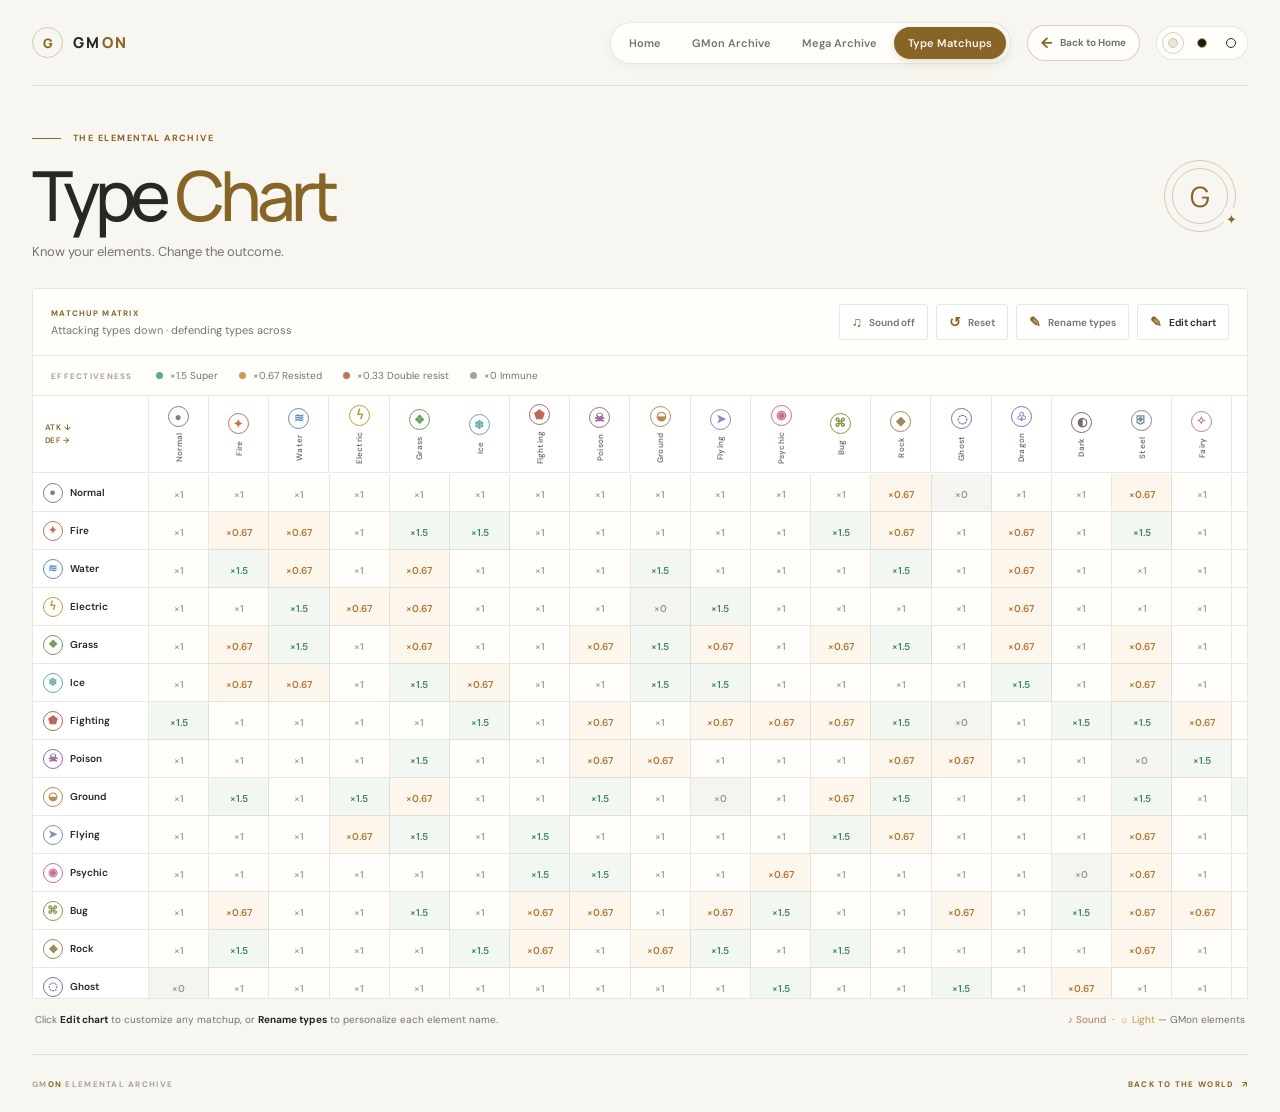
==== commit e6fd0e78: "Expand GMon archive and add Mega forms Add new GMon species, evolution lines, artwork, and detail pa" ====
--- a/chart.html
+++ b/chart.html
@@ -9,7 +9,7 @@
   <link rel="preconnect" href="https://fonts.googleapis.com">
   <link rel="preconnect" href="https://fonts.gstatic.com" crossorigin>
   <link href="https://fonts.googleapis.com/css2?family=DM+Sans:wght@400;500;600;700&family=Manrope:wght@400;500;600;700;800&display=swap" rel="stylesheet">
-  <link rel="stylesheet" href="styles.css?v=20261107-1">
+  <link rel="stylesheet" href="styles.css?v=20261116-4">
   <script src="app.js" defer></script>
   <script src="gmon-types.js" defer></script>
   <script src="chart.js" defer></script>
@@ -25,6 +25,7 @@
         <nav class="site-nav" aria-label="Main navigation">
           <a class="site-nav-link" href="index.html" data-page-transition>Home</a>
           <a class="site-nav-link" href="gmon.html" data-page-transition>GMon Archive</a>
+          <a class="site-nav-link" href="mega.html" data-page-transition>Mega Archive</a>
           <a class="site-nav-link is-current" href="chart.html" aria-current="page" data-page-transition>Type Matchups</a>
         </nav>
         <a class="home-return" href="index.html" data-page-transition><span aria-hidden="true">←</span> Back to Home</a>
--- a/styles.css
+++ b/styles.css
@@ -979,6 +979,9 @@
 .dex-profile[data-stage="platasteel"] { --stat-color: #69aeb5; }
 .dex-profile[data-stage="cloakwing"],
 .dex-profile[data-stage="noctisaur"] { --stat-color: #8b718f; }
+.dex-profile[data-stage="prismolith"] { --stat-color: #8a9dba; }
+.dex-profile[data-stage="seraphlux"] { --stat-color: #d78cac; }
+.dex-profile[data-stage="spectragon"] { --stat-color: #70b6db; }
 .dex-art-frame { position: sticky; top: 24px; min-width: 0; margin: 0; overflow: hidden; border: 1px solid var(--border); background: var(--surface-muted); }
 .dex-art-frame::before { position: absolute; inset: 12%; border-radius: 50%; background: var(--stat-color); content: ""; opacity: 0.09; filter: blur(42px); }
 .dex-art { position: relative; display: block; width: 100%; aspect-ratio: 1.05; object-fit: contain; animation: art-reveal 850ms cubic-bezier(0.16, 1, 0.3, 1) both; }
@@ -1009,7 +1012,8 @@
 .evolution-timeline ol { position: relative; display: grid; grid-template-columns: repeat(3, minmax(0, 1fr)); gap: 12px; margin: 0; padding: 0; list-style: none; }
 .evolution-timeline ol::before { position: absolute; top: 18px; right: 12%; left: 12%; height: 1px; background: var(--border); content: ""; }
 .evolution-timeline[data-evolution-line="paddlet"] ol,
-.evolution-timeline[data-evolution-line="noxling"] ol { grid-template-columns: repeat(2, minmax(0, 1fr)); }
+.evolution-timeline[data-evolution-line="noxling"] ol,
+.evolution-timeline[data-evolution-line="glacite"] ol { grid-template-columns: repeat(2, minmax(0, 1fr)); }
 .evolution-timeline li { position: relative; min-width: 0; }
 .evolution-timeline a { position: relative; display: flex; min-height: 78px; flex-direction: column; justify-content: center; gap: 4px; padding: 10px 12px 10px 44px; border: 1px solid var(--border); background: var(--surface); transition: border-color 180ms ease, background 180ms ease; }
 .evolution-timeline a:hover { border-color: var(--gold-line); }
@@ -1017,6 +1021,16 @@
 .timeline-index { position: absolute; top: 50%; left: 12px; display: grid; width: 23px; height: 23px; place-items: center; border: 1px solid var(--gold-line); border-radius: 50%; background: var(--surface); color: var(--gold); font-size: 8px; font-weight: 700; transform: translateY(-50%); }
 .timeline-name { color: var(--text); font-family: "Manrope", sans-serif; font-size: 13px; font-weight: 700; }
 .timeline-type { color: var(--text-faint); font-size: 7px; font-weight: 700; letter-spacing: 0.09em; }
+.mega-teaser { --mega-red: #c62146; --mega-blue: #1b65b5; display: flex; justify-content: space-between; align-items: center; gap: 22px; margin: -14px 0 34px; padding: 19px 21px; border: 1px solid color-mix(in srgb, var(--mega-red), transparent 62%); background: linear-gradient(105deg, color-mix(in srgb, var(--mega-red), var(--surface) 94%), color-mix(in srgb, var(--mega-blue), var(--surface) 94%)); }
+.mega-teaser[hidden] { display: none; }
+.mega-teaser-copy { min-width: 0; }
+.mega-teaser .mega-kicker { margin-bottom: 5px; }
+.mega-teaser h2 { margin: 0; font-family: "Manrope", sans-serif; font-size: 22px; letter-spacing: -0.05em; }
+.mega-teaser h2 span { color: var(--mega-red); }
+.mega-teaser-copy > p:last-child { margin: 6px 0 0; color: var(--text-soft); font-size: 10px; line-height: 1.7; }
+.mega-archive-link { display: inline-flex; flex: 0 0 auto; align-items: center; gap: 18px; min-height: 40px; padding: 0 13px; border: 1px solid color-mix(in srgb, var(--mega-blue), transparent 42%); background: var(--surface); color: var(--text); font-size: 9px; font-weight: 700; transition: border-color 160ms ease, box-shadow 160ms ease; }
+.mega-archive-link:hover { border-color: var(--mega-blue); box-shadow: 0 0 18px color-mix(in srgb, var(--mega-blue), transparent 78%); }
+.mega-archive-link span:last-child { color: var(--mega-blue); font-size: 15px; }
 .dex-artwork { max-width: 711px; margin: 0 auto 42px; padding: 20px; border: 1px solid var(--border); background: var(--surface); }
 .dex-artwork[hidden] { display: none; }
 .dex-artwork .timeline-heading { margin-bottom: 16px; }
@@ -1030,6 +1044,117 @@
 .evolution-abilities strong { display: block; color: var(--text); font-size: 9px; letter-spacing: 0.08em; text-transform: uppercase; }
 .evolution-abilities span { display: block; color: var(--text-faint); }
 .stat-chart-panel { margin: 4px 0 12px; padding: 11px 12px 9px; border: 1px solid var(--border); background: var(--surface-muted); }
+.mega-page { --mega-red: #c62146; --mega-blue: #1b65b5; }
+html[data-theme="dark"] .mega-page,
+html[data-theme="dark"] .mega-teaser { --mega-red: #ff7186; --mega-blue: #7dbdff; }
+.mega-page { transition: opacity 160ms ease, transform 160ms ease; }
+.mega-page.is-transitioning-out { opacity: 0; transform: translateY(8px); }
+.mega-shell { width: min(100% - 64px, 1280px); margin: 0 auto; }
+.mega-intro {
+  position: relative;
+  display: grid;
+  grid-template-columns: minmax(0, 1fr);
+  align-items: center;
+  min-height: 0;
+  padding: 22px 0 18px;
+  border-bottom: 1px solid var(--border);
+  overflow: hidden;
+}
+.mega-intro::after {
+  position: absolute;
+  z-index: -1;
+  top: -55%;
+  right: 4%;
+  width: 220px;
+  aspect-ratio: 1;
+  border-radius: 50%;
+  background: linear-gradient(130deg, color-mix(in srgb, var(--mega-red), transparent 58%), color-mix(in srgb, var(--mega-blue), transparent 52%));
+  content: "";
+  opacity: 0.38;
+  filter: blur(72px);
+}
+.mega-kicker { margin: 0 0 12px; color: var(--mega-red); font-size: 8px; font-weight: 800; letter-spacing: 0.2em; }
+.mega-intro h1 { margin: 0; font-family: "Manrope", sans-serif; font-size: clamp(38px, 5vw, 58px); font-weight: 800; letter-spacing: -0.075em; line-height: 1; }
+.mega-title-first { color: var(--mega-red); text-shadow: 0 0 32px color-mix(in srgb, var(--mega-red), transparent 70%); }
+.mega-title-second { color: var(--mega-blue); text-shadow: 0 0 32px color-mix(in srgb, var(--mega-blue), transparent 70%); }
+.mega-subtitle { max-width: 580px; margin: 8px 0 0; color: var(--text-soft); font-size: 11px; line-height: 1.7; }
+.mega-detail-intro { padding: 26px 0 20px; border-bottom: 1px solid var(--border); }
+.mega-detail-intro .mega-kicker { margin-bottom: 8px; }
+.mega-detail-intro h1 { margin: 0; color: var(--mega-red); font-family: "Manrope", sans-serif; font-size: clamp(36px, 5vw, 58px); font-weight: 700; letter-spacing: -0.07em; line-height: 1.05; }
+body[data-mega-form="astroraptor-y"] .mega-detail-intro h1,
+body[data-mega-form="astroraptor-y"] .mega-detail-intro .mega-kicker { color: var(--mega-blue); }
+.mega-chamber { padding: 28px 0 38px; scroll-margin-top: 24px; }
+.mega-detail-chamber { padding-top: 18px; }
+.mega-heading { display: flex; justify-content: space-between; align-items: flex-end; gap: 18px; margin-bottom: 18px; }
+.mega-heading .mega-kicker { margin-bottom: 6px; }
+.mega-heading h2 { margin: 0; font-family: "Manrope", sans-serif; font-size: 23px; letter-spacing: -0.05em; }
+.mega-status { color: var(--text-faint); font-size: 8px; font-weight: 700; letter-spacing: 0.13em; }
+.mega-selector { display: grid; grid-template-columns: repeat(2, minmax(0, 1fr)); gap: 0; padding: 8px; background: linear-gradient(112deg, var(--mega-red) 0 49.5%, var(--mega-blue) 50.5% 100%); clip-path: polygon(3% 0, 97% 0, 100% 12%, 100% 88%, 97% 100%, 3% 100%, 0 88%, 0 12%); }
+.mega-preview { --preview-color: var(--mega-red); position: relative; display: flex; min-width: 0; min-height: 250px; align-items: flex-end; padding: 20px clamp(14px, 2.5vw, 28px); overflow: hidden; isolation: isolate; background: radial-gradient(ellipse at 75% 30%, color-mix(in srgb, var(--preview-color), transparent 88%), transparent 58%), var(--surface); color: var(--text); clip-path: polygon(0 0, 100% 0, 87% 100%, 0 100%); transition: filter 180ms ease; }
+.mega-preview-y { --preview-color: var(--mega-blue); margin-left: -13%; padding-left: clamp(30px, 4vw, 48px); clip-path: polygon(13% 0, 100% 0, 100% 100%, 0 100%); }
+.mega-preview::before { position: absolute; z-index: 1; inset: 0; background: linear-gradient(0deg, color-mix(in srgb, var(--surface), transparent 3%), color-mix(in srgb, var(--surface), transparent 14%) 43%, transparent 100%); content: ""; transition: opacity 180ms ease; }
+.mega-preview:hover { filter: brightness(1.04); }
+.mega-preview:focus-visible { outline: 3px solid var(--preview-color); outline-offset: -7px; }
+.mega-preview-art { position: absolute; z-index: 0; top: -4%; right: 0; width: 92%; height: 88%; object-fit: contain; object-position: right top; filter: drop-shadow(0 10px 24px color-mix(in srgb, var(--preview-color), transparent 77%)); transition: transform 320ms ease; }
+.mega-preview:hover .mega-preview-art { transform: scale(1.035); }
+.mega-preview-copy { position: relative; z-index: 2; display: grid; gap: 5px; max-width: 88%; }
+.mega-preview-kicker, .mega-preview-category, .mega-preview-cta { font-size: 7px; font-weight: 800; letter-spacing: 0.12em; }
+.mega-preview-kicker { color: var(--preview-color); }
+.mega-preview-title { font-family: "Manrope", sans-serif; font-size: clamp(17px, 2.2vw, 25px); font-weight: 700; letter-spacing: -0.055em; line-height: 1.08; }
+.mega-preview-title strong { color: var(--preview-color); }
+.mega-preview-category { color: var(--text-faint); }
+.mega-preview-cta { display: inline-flex; align-items: center; gap: 7px; margin-top: 8px; color: var(--text-soft); }
+.mega-preview-cta span { color: var(--preview-color); font-size: 12px; }
+.mega-form-index { display: flex; flex-wrap: wrap; gap: 8px; margin-bottom: 20px; }
+.mega-form-index a { display: inline-flex; align-items: center; gap: 9px; min-height: 38px; padding: 0 12px; border: 1px solid var(--border); background: var(--surface); color: var(--text-soft); font-size: 9px; font-weight: 700; transition: border-color 160ms ease, color 160ms ease; }
+.mega-form-index a:hover { border-color: var(--mega-blue); color: var(--text); }
+.mega-form-index a span { color: var(--mega-red); font-size: 14px; font-weight: 800; }
+.mega-form-index a:last-child span { color: var(--mega-blue); }
+.mega-form-index a[aria-current="page"] { border-color: var(--mega-blue); color: var(--text); }
+.mega-forms { display: grid; gap: 24px; }
+.mega-form { --form-accent: var(--mega-red); --form-secondary: var(--mega-blue); padding: clamp(16px, 2.5vw, 28px); border: 1px solid color-mix(in srgb, var(--form-accent), transparent 70%); background: radial-gradient(ellipse at 0% 0%, color-mix(in srgb, var(--form-accent), transparent 94%), transparent 40%), var(--surface); scroll-margin-top: 24px; }
+.mega-form[hidden] { display: none; }
+.mega-form-y { --form-accent: var(--mega-blue); --form-secondary: var(--mega-red); }
+.mega-form-heading { display: flex; justify-content: space-between; align-items: center; gap: 20px; margin-bottom: 20px; padding-bottom: 17px; border-bottom: 1px solid var(--border); }
+.mega-form-heading .mega-kicker { margin-bottom: 7px; color: var(--form-accent); }
+.mega-form-heading h2 { margin: 0; font-family: "Manrope", sans-serif; font-size: clamp(28px, 4vw, 42px); font-weight: 700; letter-spacing: -0.07em; line-height: 1.1; }
+.mega-form-mark { color: var(--form-accent); }
+.mega-form-category { margin: 7px 0 0; color: var(--text-faint); font-size: 8px; font-weight: 700; letter-spacing: 0.14em; }
+.mega-types { display: flex; flex-wrap: wrap; gap: 7px; }
+.mega-types span { padding: 6px 10px; border: 1px solid color-mix(in srgb, var(--type-color), transparent 58%); border-radius: 999px; background: color-mix(in srgb, var(--type-color), transparent 92%); color: var(--type-color); font-size: 9px; font-weight: 700; }
+.mega-types span:first-child { --type-color: #9c7c24; }
+.mega-form-x .mega-types span:last-child { --type-color: #58627e; }
+.mega-form-y .mega-types span:last-child { --type-color: #387cae; }
+.mega-form-grid { display: grid; grid-template-columns: minmax(0, 0.92fr) minmax(0, 1.08fr); align-items: start; gap: clamp(16px, 3vw, 32px); }
+.mega-form-artwork { margin: 0; overflow: hidden; border: 1px solid var(--border); background: radial-gradient(ellipse at 50% 45%, color-mix(in srgb, var(--form-accent), transparent 89%), transparent 68%), var(--surface-muted); }
+.mega-form-artwork img { display: block; width: 100%; aspect-ratio: 1376 / 768; object-fit: contain; }
+.mega-form-artwork .mega-front-artwork { aspect-ratio: 1 / 1; }
+.mega-form-artwork figcaption { padding: 9px 11px; border-top: 1px solid var(--border); color: var(--text-faint); font-size: 7px; font-weight: 700; letter-spacing: 0.12em; }
+.mega-additional-artwork { margin-top: 24px; padding-top: 20px; border-top: 1px solid var(--border); }
+.mega-additional-artwork .timeline-heading { margin-bottom: 12px; }
+.mega-additional-artwork .timeline-heading h3 { margin: 0; font-family: "Manrope", sans-serif; font-size: 18px; letter-spacing: -0.04em; }
+.mega-additional-artwork-figure { margin: 0; overflow: hidden; border: 1px solid var(--border); background: var(--surface-muted); }
+.mega-additional-artwork-figure img { display: block; width: 100%; height: auto; }
+.mega-stat-panel { margin-top: 12px; padding: 12px; border: 1px solid var(--border); background: var(--surface-muted); }
+.mega-stat-table { width: 100%; border-collapse: collapse; font-size: 9px; text-align: right; }
+.mega-stat-table caption { display: flex; justify-content: space-between; gap: 8px; padding-bottom: 10px; color: var(--text-faint); font-size: 8px; font-weight: 800; letter-spacing: 0.1em; text-align: left; }
+.mega-stat-table caption span { color: var(--form-accent); }
+.mega-stat-table th, .mega-stat-table td { padding: 7px 5px; border-top: 1px solid var(--border); }
+.mega-stat-table thead { color: var(--text-faint); font-size: 7px; letter-spacing: 0.08em; }
+.mega-stat-table thead th { font-weight: 700; }
+.mega-stat-table th[scope="row"] { color: var(--text-soft); font-weight: 600; text-align: left; }
+.mega-stat-table tbody td:nth-child(3), .mega-stat-table tbody td:last-child { color: var(--form-accent); font-weight: 700; }
+.mega-stat-table tfoot { color: var(--form-accent); font-weight: 800; }
+.mega-stat-table tfoot th { text-align: left; }
+.mega-form-dossier { display: grid; gap: 17px; }
+.mega-entry-section h4 { margin: 0 0 6px; color: var(--form-accent); font-size: 8px; font-weight: 800; letter-spacing: 0.15em; text-transform: uppercase; }
+.mega-entry-section p, .mega-entry-section blockquote { margin: 0; color: var(--text-soft); font-size: 10px; line-height: 1.8; }
+.mega-pokedex-entry blockquote { padding-left: 12px; border-left: 2px solid var(--form-secondary); font-style: italic; }
+.mega-ability { display: grid; grid-template-columns: auto 1fr; align-items: baseline; gap: 5px 10px; padding: 11px 13px; border: 1px solid color-mix(in srgb, var(--form-secondary), transparent 70%); background: color-mix(in srgb, var(--form-secondary), var(--surface) 95%); }
+.mega-ability span { color: var(--text-faint); font-size: 7px; font-weight: 800; letter-spacing: 0.13em; }
+.mega-ability strong { color: var(--form-secondary); font-family: "Manrope", sans-serif; font-size: 12px; }
+.mega-ability p { grid-column: 2; margin: 0; color: var(--text-soft); font-size: 9px; line-height: 1.6; }
+.mega-page .site-footer a { color: var(--mega-blue); }
 .stat-chart-heading { display: flex; justify-content: space-between; color: var(--text-faint); font-size: 8px; font-weight: 700; letter-spacing: 0.12em; }
 .stat-chart-heading strong { color: var(--text-soft); }
 .stat-radar { display: block; width: 100%; max-width: 290px; height: auto; margin: 0 auto; overflow: visible; }
@@ -1061,8 +1186,19 @@
 body[data-stage="wyrmlit"] .evolution-timeline { --stat-color: #79aabd; }
 body[data-stage="lumidrake"] .evolution-timeline { --stat-color: #6999b6; }
 body[data-stage="stellagon"] .evolution-timeline { --stat-color: #8d78ba; }
+body[data-stage="prismolith"] .evolution-timeline { --stat-color: #8a9dba; }
+body[data-stage="seraphlux"] .evolution-timeline { --stat-color: #d78cac; }
+body[data-stage="spectragon"] .evolution-timeline { --stat-color: #70b6db; }
 body[data-stage="paddlet"] .evolution-timeline,
 body[data-stage="platasteel"] .evolution-timeline { --stat-color: #69aeb5; }
+
+@media (min-width: 761px) and (max-width: 860px) {
+  .site-header { min-height: 0; flex-wrap: wrap; gap: 10px; padding: 14px 0; }
+  .header-right { display: grid; width: 100%; grid-template-columns: minmax(0, 1fr) auto; gap: 9px; }
+  .header-right .site-nav { grid-column: 1 / -1; justify-content: space-between; }
+  .header-right .home-return { justify-self: end; }
+  .site-nav-link { flex: 1; padding: 8px 9px; text-align: center; }
+}
 
 @media (max-width: 760px) {
   .hero { padding: 23px 24px 20px; }
@@ -1103,6 +1239,17 @@
   .dex-art-frame { position: relative; top: auto; width: min(100%, 560px); margin: 0 auto; }
   .dex-art { aspect-ratio: 1.35; }
   .dex-copy { width: 100%; }
+  .mega-shell { width: calc(100% - 32px); }
+  .mega-intro { padding: 18px 0 15px; }
+  .mega-intro h1 { font-size: 42px; }
+  .mega-detail-intro { padding: 22px 0 16px; }
+  .mega-teaser { align-items: flex-start; flex-direction: column; }
+  .mega-preview { min-height: 225px; padding: 14px; }
+  .mega-preview-art { width: 100%; height: 82%; }
+  .mega-preview-copy { max-width: 100%; }
+  .mega-preview-title { font-size: 19px; }
+  .mega-form-grid { grid-template-columns: 1fr; }
+  .mega-form-artwork img { max-height: 380px; }
 }
 
 @media (max-width: 420px) {
@@ -1125,8 +1272,29 @@
   .site-footer { font-size: 7px; letter-spacing: 0.1em; }
   .gmon-shell { width: calc(100% - 24px); }
   .dex-shell { width: calc(100% - 24px); }
+  .mega-shell { width: calc(100% - 24px); }
   .gmon-intro h1 { font-size: 39px; }
   .dex-intro h1 { font-size: 39px; }
+  .mega-intro { padding: 16px 0 13px; }
+  .mega-intro h1 { font-size: 36px; }
+  .mega-subtitle { font-size: 11px; }
+  .mega-heading { align-items: flex-start; flex-direction: column; gap: 8px; }
+  .mega-selector { padding: 5px; }
+  .mega-preview { min-height: 210px; padding: 10px; }
+  .mega-preview-title { font-size: 16px; }
+  .mega-preview-kicker, .mega-preview-category, .mega-preview-cta { font-size: 6px; letter-spacing: 0.08em; }
+  .mega-detail-intro h1 { font-size: 34px; }
+  .mega-form-index a { flex: 1; justify-content: center; gap: 5px; padding: 0 6px; font-size: 8px; }
+  .mega-form-heading { align-items: flex-start; flex-direction: column; }
+  .mega-form-heading h2 { font-size: 32px; }
+  .mega-form { padding: 14px; }
+  .mega-form-grid { gap: 15px; }
+  .mega-stat-panel { padding: 8px; }
+  .mega-stat-table { font-size: 8px; }
+  .mega-stat-table th, .mega-stat-table td { padding: 7px 3px; }
+  .mega-stat-table thead { font-size: 6px; }
+  .mega-ability { gap: 5px 7px; }
+  .mega-archive-link { width: 100%; justify-content: space-between; }
   .gmon-subtitle { max-width: 245px; font-size: 11px; line-height: 1.6; }
   .dex-subtitle { font-size: 11px; }
   .archive-count { gap: 7px; font-size: 6px; }
